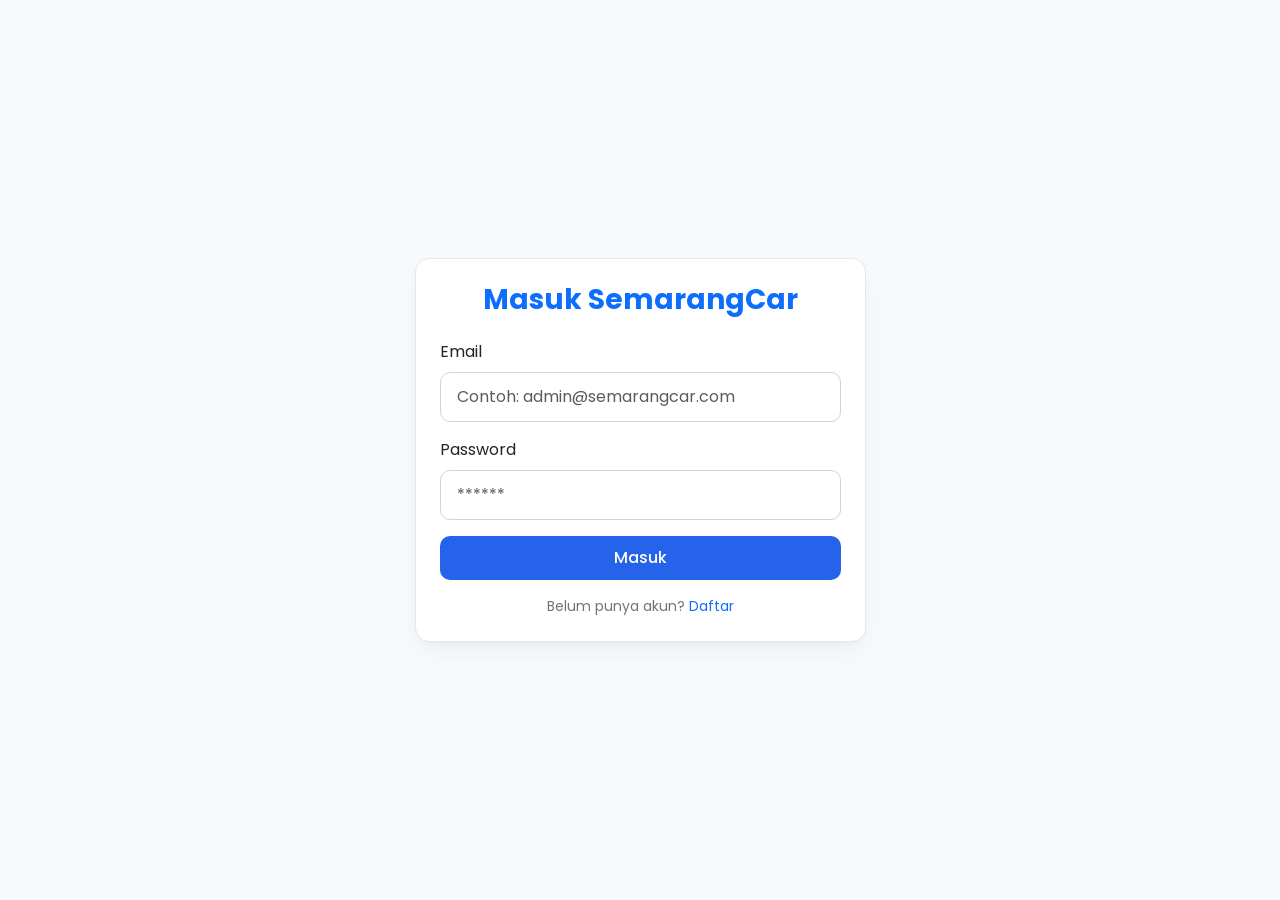
==== frontend/admin.html @ cd007dfd "SEMARANGCAR" ====
﻿<!DOCTYPE html>
<html lang="id">
<head>
    <meta charset="UTF-8">
    <meta name="viewport" content="width=device-width, initial-scale=1.0">
    <title>Dashboard Admin - Rental Mobil Semarang</title>
    <link href="https://cdn.jsdelivr.net/npm/bootstrap@5.3.2/dist/css/bootstrap.min.css" rel="stylesheet">
    <link href="https://cdn.jsdelivr.net/npm/bootstrap-icons@1.11.1/font/bootstrap-icons.css" rel="stylesheet">
    <link rel="stylesheet" href="assets/css/style.css">
</head>
<body>
    <nav class="navbar navbar-expand-lg navbar-dark bg-dark sticky-top">
        <div class="container">
            <a class="navbar-brand fw-bold text-primary" href="admin.html">
                <i class="bi bi-shield-lock-fill me-2"></i>Admin Dashboard
            </a>
            <div class="d-flex align-items-center">
                <span class="text-white me-3"><i class="bi bi-person-circle me-1"></i> Administrator</span>
                <button onclick="logout()" class="btn btn-outline-light btn-sm">Logout</button>
            </div>
        </div>
    </nav>

    <main class="py-5">
        <div class="container">
            <h3 class="fw-bold mb-4">Kelola Pemesanan Pelanggan</h3>
            <div class="card card-modern p-4">
                <div class="table-responsive">
                    <table class="table table-hover align-middle">
                        <thead class="table-light">
                            <tr>
                                <th>ID</th>
                                <th>Pelanggan</th>
                                <th>Mobil</th>
                                <th>Tanggal</th>
                                <th>Durasi</th>
                                <th>Total Biaya</th>
                                <th>Status Saat Ini</th>
                                <th>Aksi Ubah Status</th>
                            </tr>
                        </thead>
                        <tbody id="adminBookingTable">
                            <tr><td colspan="8" class="text-center py-4">Memuat data...</td></tr>
                        </tbody>
                    </table>
                </div>
            </div>
        </div>
    </main>

    <div id="toastContainer" class="toast-container position-fixed bottom-0 end-0 p-3"></div>

    <script src="https://cdn.jsdelivr.net/npm/bootstrap@5.3.2/dist/js/bootstrap.bundle.min.js"></script>
    <script src="assets/js/script.js"></script>
    <script>
        document.addEventListener('DOMContentLoaded', () => {
            const user = JSON.parse(localStorage.getItem('user'));
            if (!user || user.role !== 'ADMIN') {
                alert('Akses ditolak! Halaman ini khusus Admin.');
                window.location.href = 'login.html';
                return;
            }
            loadAllBookings();
        });

        async function loadAllBookings() {
            const tbody = document.getElementById('adminBookingTable');
            try {
                const res = await fetch(`${API_BASE_URL}/booking`);
                const bookings = await res.json();

                if (bookings.length === 0) {
                    tbody.innerHTML = '<tr><td colspan="8" class="text-center text-secondary">Belum ada pesanan masuk.</td></tr>';
                    return;
                }

                tbody.innerHTML = bookings.map(b => {
                    let badgeClass = 'bg-warning text-dark';
                    if (b.status === 'APPROVED') badgeClass = 'bg-success text-white';
                    if (b.status === 'REJECTED') badgeClass = 'bg-danger text-white';

                    return `
                    <tr>
                        <td><strong>#${b.id}</strong></td>
                        <td>${b.user ? b.user.nama : 'Pelanggan'}</td>
                        <td>${b.mobil ? b.mobil.nama : '-'}</td>
                        <td>${b.tanggalMulai}</td>
                        <td>${b.durasiHari} Hari</td>
                        <td class="fw-bold text-primary">${formatRupiah(b.totalHarga)}</td>
                        <td><span class="badge ${badgeClass} px-3 py-2 rounded-pill">${b.status}</span></td>
                        <td>
                            <button onclick="changeStatus(${b.id}, 'APPROVED')" class="btn btn-sm btn-success me-1" title="Setujui">
                                <i class="bi bi-check-lg"></i>
                            </button>
                            <button onclick="changeStatus(${b.id}, 'REJECTED')" class="btn btn-sm btn-danger" title="Tolak">
                                <i class="bi bi-x-lg"></i>
                            </button>
                        </td>
                    </tr>
                    `;
                }).join('');
            } catch (e) {
                tbody.innerHTML = '<tr><td colspan="8" class="text-center text-danger">Gagal memuat pesanan.</td></tr>';
            }
        }

        async function changeStatus(bookingId, statusBaru) {
            try {
                const res = await fetch(`${API_BASE_URL}/booking/${bookingId}/status`, {
                    method: 'PUT',
                    headers: { 'Content-Type': 'application/json' },
                    body: JSON.stringify({ status: statusBaru })
                });

                if (res.ok) {
                    showToast(`Status berhasil diubah menjadi ${statusBaru}`, 'success');
                    loadAllBookings();
                } else {
                    showToast('Gagal mengubah status', 'danger');
                }
            } catch (e) {
                showToast('Terjadi kesalahan koneksi', 'danger');
            }
        }
    </script>
</body>
</html>
---- frontend/assets/css/style.css ----
﻿@import url('https://fonts.googleapis.com/css2?family=Poppins:wght@300;400;500;600;700&display=swap');

:root {
    --primary-color: #2563EB;
    --primary-hover: #1D4ED8;
    --secondary-color: #64748B;
    --bg-light: #F8FAFC;
    --text-dark: #0F172A;
    --border-radius: 14px;
    --soft-shadow: 0 10px 25px -3px rgba(0, 0, 0, 0.05), 0 4px 6px -2px rgba(0, 0, 0, 0.02);
}

body {
    font-family: 'Poppins', sans-serif;
    background-color: var(--bg-light);
    color: var(--text-dark);
    display: flex;
    flex-direction: column;
    min-height: 100vh;
}

main {
    flex: 1;
}

.card-modern {
    background: #ffffff;
    border: 1px solid #E2E8F0;
    border-radius: var(--border-radius);
    box-shadow: var(--soft-shadow);
    transition: all 0.3s ease-in-out;
}

.card-modern:hover {
    transform: translateY(-6px);
    box-shadow: 0 20px 30px -10px rgba(37, 99, 235, 0.12);
}

.btn-primary-custom {
    background-color: var(--primary-color);
    color: #ffffff;
    border-radius: 10px;
    font-weight: 500;
    padding: 10px 24px;
    border: none;
    transition: all 0.3s ease;
}

.btn-primary-custom:hover {
    background-color: var(--primary-hover);
    color: #ffffff;
    box-shadow: 0 4px 12px rgba(37, 99, 235, 0.3);
}

.navbar-custom {
    background-color: rgba(255, 255, 255, 0.95);
    backdrop-filter: blur(10px);
    box-shadow: 0 1px 3px rgba(0,0,0,0.05);
}

.hero-section {
    padding: 100px 0 60px;
    background: linear-gradient(135deg, #EFF6FF 0%, #F8FAFC 100%);
}

.hero-img {
    max-width: 100%;
    filter: drop-shadow(0 15px 15px rgba(0, 0, 0, 0.1));
}

.form-control, .form-select {
    border-radius: 10px;
    border: 1px solid #CBD5E1;
    padding: 12px 16px;
}

.form-control:focus, .form-select:focus {
    border-color: var(--primary-color);
    box-shadow: 0 0 0 3px rgba(37, 99, 235, 0.15);
}

#btnBackToTop {
    position: fixed;
    bottom: 30px;
    right: 30px;
    display: none;
    width: 45px;
    height: 45px;
    border-radius: 50%;
    z-index: 99;
}

.fade-in {
    animation: fadeIn 0.6s ease-in-out forwards;
}

@keyframes fadeIn {
    from { opacity: 0; transform: translateY(15px); }
    to { opacity: 1; transform: translateY(0); }
}
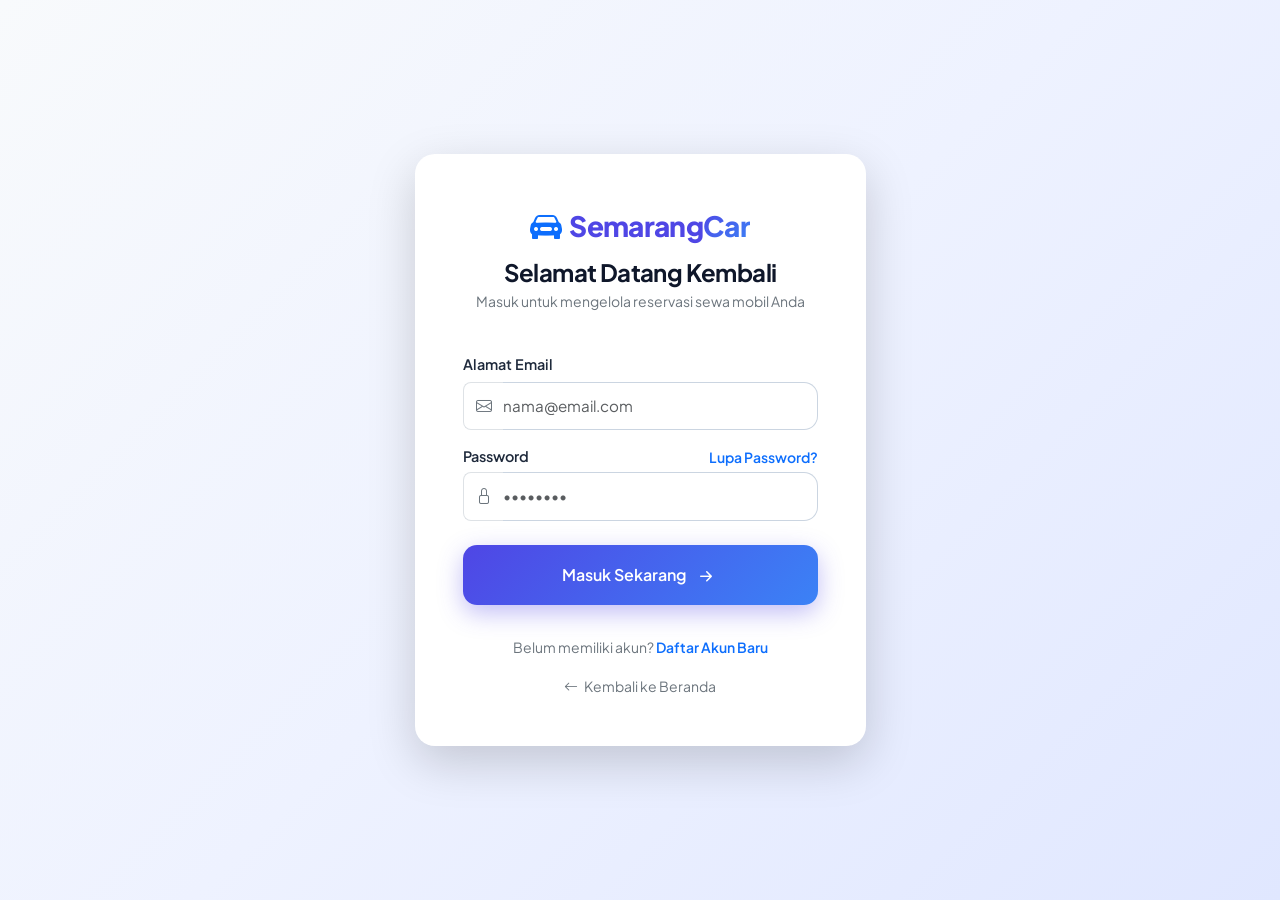
==== commit 89dc6956: "Update Fitur" ====
--- a/frontend/admin.html
+++ b/frontend/admin.html
@@ -1,125 +1,559 @@
-﻿<!DOCTYPE html>
+<!DOCTYPE html>
 <html lang="id">
 <head>
     <meta charset="UTF-8">
     <meta name="viewport" content="width=device-width, initial-scale=1.0">
-    <title>Dashboard Admin - Rental Mobil Semarang</title>
+    <title>Dashboard Admin - SemarangCar</title>
     <link href="https://cdn.jsdelivr.net/npm/bootstrap@5.3.2/dist/css/bootstrap.min.css" rel="stylesheet">
     <link href="https://cdn.jsdelivr.net/npm/bootstrap-icons@1.11.1/font/bootstrap-icons.css" rel="stylesheet">
     <link rel="stylesheet" href="assets/css/style.css">
+    <style>
+        @media print {
+            body * { visibility: hidden; }
+            #printableReport, #printableReport * { visibility: visible; }
+            #printableReport { position: absolute; left: 0; top: 0; width: 100%; }
+            .no-print { display: none !important; }
+        }
+    </style>
 </head>
 <body>
-    <nav class="navbar navbar-expand-lg navbar-dark bg-dark sticky-top">
+    <nav class="navbar navbar-expand-lg navbar-dark bg-dark sticky-top shadow-sm no-print">
         <div class="container">
-            <a class="navbar-brand fw-bold text-primary" href="admin.html">
-                <i class="bi bi-shield-lock-fill me-2"></i>Admin Dashboard
+            <a class="navbar-brand d-flex align-items-center gap-2 fw-bold text-white" href="admin.html">
+                <i class="bi bi-shield-lock-fill text-primary fs-4"></i>
+                <span>SemarangCar <span class="badge bg-primary text-white fs-6 ms-1 rounded-pill">Admin</span></span>
             </a>
-            <div class="d-flex align-items-center">
-                <span class="text-white me-3"><i class="bi bi-person-circle me-1"></i> Administrator</span>
-                <button onclick="logout()" class="btn btn-outline-light btn-sm">Logout</button>
+            <div class="d-flex align-items-center gap-3">
+                <span class="text-white small d-none d-sm-inline" id="adminNameDisplay"><i class="bi bi-person-circle me-1 text-primary"></i> Administrator</span>
+                <a href="index.html" class="btn btn-outline-light btn-sm rounded-3 me-2"><i class="bi bi-house me-1"></i> Ke Website</a>
+                <button onclick="logout()" class="btn btn-danger btn-sm rounded-3"><i class="bi bi-box-arrow-right me-1"></i> Logout</button>
             </div>
         </div>
     </nav>
 
     <main class="py-5">
         <div class="container">
-            <h3 class="fw-bold mb-4">Kelola Pemesanan Pelanggan</h3>
-            <div class="card card-modern p-4">
-                <div class="table-responsive">
-                    <table class="table table-hover align-middle">
-                        <thead class="table-light">
-                            <tr>
-                                <th>ID</th>
-                                <th>Pelanggan</th>
-                                <th>Mobil</th>
-                                <th>Tanggal</th>
-                                <th>Durasi</th>
-                                <th>Total Biaya</th>
-                                <th>Status Saat Ini</th>
-                                <th>Aksi Ubah Status</th>
-                            </tr>
-                        </thead>
-                        <tbody id="adminBookingTable">
-                            <tr><td colspan="8" class="text-center py-4">Memuat data...</td></tr>
-                        </tbody>
-                    </table>
+            <div class="d-flex flex-column flex-md-row justify-content-between align-items-start align-items-md-center mb-4 gap-3 no-print">
+                <div>
+                    <h2 class="fw-bold mb-1">Dashboard Pengelolaan Rental</h2>
+                    <p class="text-secondary mb-0">Kelola persetujuan reservasi pelanggan, manajemen armada, dan analisis laporan keuangan</p>
+                </div>
+            </div>
+
+            <!-- Tab Navigation -->
+            <ul class="nav nav-pills gap-2 mb-4 p-2 bg-white rounded-4 border border-light shadow-sm no-print" id="adminTabs" role="tablist">
+                <li class="nav-item" role="presentation">
+                    <button class="nav-link active rounded-3 px-4 py-2.5 fw-bold" id="bookings-tab" data-bs-toggle="tab" data-bs-target="#bookings-panel" type="button" role="tab">
+                        <i class="bi bi-receipt-cutoff me-2"></i> Transaksi Booking
+                        <span class="badge bg-danger text-white ms-2 rounded-pill d-none" id="pendingBookingBadge">0</span>
+                    </button>
+                </li>
+                <li class="nav-item" role="presentation">
+                    <button class="nav-link rounded-3 px-4 py-2.5 fw-bold" id="cars-tab" data-bs-toggle="tab" data-bs-target="#cars-panel" type="button" role="tab">
+                        <i class="bi bi-car-front me-2"></i> Manajemen Armada Mobil
+                    </button>
+                </li>
+                <li class="nav-item" role="presentation">
+                    <button class="nav-link rounded-3 px-4 py-2.5 fw-bold" id="finance-tab" data-bs-toggle="tab" data-bs-target="#finance-panel" type="button" role="tab" onclick="loadFinancialReport()">
+                        <i class="bi bi-graph-up-arrow me-2"></i> Laporan Keuangan & Analytics
+                    </button>
+                </li>
+            </ul>
+
+            <div class="tab-content" id="adminTabsContent">
+                <!-- Panel 1: Booking Management -->
+                <div class="tab-pane fade show active" id="bookings-panel" role="tabpanel">
+                    <div class="card card-modern p-4">
+                        <div class="d-flex justify-content-between align-items-center mb-3">
+                            <h5 class="fw-bold mb-0">Daftar Pemesanan Masuk</h5>
+                            <button onclick="loadAllBookings()" class="btn btn-secondary-custom btn-sm"><i class="bi bi-arrow-clockwise me-1"></i> Refresh</button>
+                        </div>
+                        <div class="table-responsive">
+                            <table class="table table-hover align-middle">
+                                <thead class="table-light">
+                                    <tr>
+                                        <th>ID</th>
+                                        <th>Pelanggan</th>
+                                        <th>Mobil</th>
+                                        <th>Metode Bayar</th>
+                                        <th>Tanggal Sewa</th>
+                                        <th>Durasi</th>
+                                        <th>Total Biaya</th>
+                                        <th>Status Saat Ini</th>
+                                        <th class="text-end">Aksi Ubah Status</th>
+                                    </tr>
+                                </thead>
+                                <tbody id="adminBookingTable">
+                                    <tr><td colspan="9" class="text-center py-4 text-secondary">Memuat daftar pesanan...</td></tr>
+                                </tbody>
+                            </table>
+                        </div>
+                    </div>
+                </div>
+
+                <!-- Panel 2: Mobil CRUD Management -->
+                <div class="tab-pane fade" id="cars-panel" role="tabpanel">
+                    <div class="card card-modern p-4">
+                        <div class="d-flex flex-column flex-sm-row justify-content-between align-items-start align-items-sm-center mb-4 gap-2">
+                            <h5 class="fw-bold mb-0">Kelola Daftar Armada Mobil</h5>
+                            <button onclick="openCarModal()" class="btn btn-primary-custom btn-sm">
+                                <i class="bi bi-plus-lg me-1"></i> Tambah Mobil Baru
+                            </button>
+                        </div>
+                        <div class="table-responsive">
+                            <table class="table table-hover align-middle">
+                                <thead class="table-light">
+                                    <tr>
+                                        <th>Mobil</th>
+                                        <th>Merk</th>
+                                        <th>Harga / Hari</th>
+                                        <th>Transmisi</th>
+                                        <th>Kapasitas</th>
+                                        <th>Status Armada</th>
+                                        <th class="text-end">Aksi Kelola</th>
+                                    </tr>
+                                </thead>
+                                <tbody id="adminCarTable">
+                                    <tr><td colspan="7" class="text-center py-4 text-secondary">Memuat daftar mobil...</td></tr>
+                                </tbody>
+                            </table>
+                        </div>
+                    </div>
+                </div>
+
+                <!-- Panel 3: Financial Analytics & Reports (Item 2B) -->
+                <div class="tab-pane fade" id="finance-panel" role="tabpanel">
+                    <div id="printableReport">
+                        <!-- Stat Summary Cards -->
+                        <div class="row g-3 mb-4 no-print">
+                            <div class="col-6 col-md-3">
+                                <div class="card card-modern p-3 border-0 bg-primary text-white">
+                                    <span class="small text-white-50 d-block">TOTAL OMSET APPROVED</span>
+                                    <h4 class="fw-bold mb-0" id="statOmsetApproved">Rp0</h4>
+                                </div>
+                            </div>
+                            <div class="col-6 col-md-3">
+                                <div class="card card-modern p-3 border-0 bg-success text-white">
+                                    <span class="small text-white-50 d-block">TRANSAKSI APPROVED</span>
+                                    <h4 class="fw-bold mb-0" id="statCountApproved">0</h4>
+                                </div>
+                            </div>
+                            <div class="col-6 col-md-3">
+                                <div class="card card-modern p-3 border-0 bg-warning text-dark">
+                                    <span class="small text-dark-50 d-block">TRANSAKSI PENDING</span>
+                                    <h4 class="fw-bold mb-0" id="statCountPending">0</h4>
+                                </div>
+                            </div>
+                            <div class="col-6 col-md-3">
+                                <div class="card card-modern p-3 border-0 bg-dark text-white">
+                                    <span class="small text-white-50 d-block">TOTAL SEWA UNIT</span>
+                                    <h4 class="fw-bold mb-0" id="statCountMobil">0 Unit</h4>
+                                </div>
+                            </div>
+                        </div>
+
+                        <!-- Report Table -->
+                        <div class="card card-modern p-4">
+                            <div class="d-flex justify-content-between align-items-center mb-3">
+                                <div>
+                                    <h5 class="fw-bold mb-0">Laporan Keuangan & Pendapatan</h5>
+                                    <span class="text-secondary small">Rekapitulasi pendapatan transaksi penyewaan armada</span>
+                                </div>
+                                <button onclick="window.print()" class="btn btn-primary-custom btn-sm no-print">
+                                    <i class="bi bi-printer me-1"></i> Cetak Laporan PDF
+                                </button>
+                            </div>
+                            <div class="table-responsive">
+                                <table class="table table-bordered align-middle">
+                                    <thead class="table-light">
+                                        <tr>
+                                            <th>ID Ref</th>
+                                            <th>Pelanggan</th>
+                                            <th>Mobil Disewa</th>
+                                            <th>Metode Bayar</th>
+                                            <th>Tanggal Sewa</th>
+                                            <th>Nominal Biaya</th>
+                                            <th>Status</th>
+                                        </tr>
+                                    </thead>
+                                    <tbody id="financeTable">
+                                        <tr><td colspan="7" class="text-center py-4 text-secondary">Memuat laporan...</td></tr>
+                                    </tbody>
+                                    <tfoot>
+                                        <tr class="table-light fw-bold">
+                                            <td colspan="5" class="text-end">TOTAL OMSET TERKUMPUL (APPROVED):</td>
+                                            <td colspan="2" class="text-primary fs-5" id="financeTotalApproved">Rp0</td>
+                                        </tr>
+                                    </tfoot>
+                                </table>
+                            </div>
+                        </div>
+                    </div>
                 </div>
             </div>
         </div>
     </main>
 
-    <div id="toastContainer" class="toast-container position-fixed bottom-0 end-0 p-3"></div>
+    <!-- Modal Form Tambah/Edit Mobil -->
+    <div class="modal fade" id="carModal" tabindex="-1" aria-hidden="true">
+        <div class="modal-dialog modal-dialog-centered modal-lg">
+            <div class="modal-content rounded-4 border-0 shadow-lg">
+                <div class="modal-header border-bottom-0 pb-0">
+                    <h5 class="modal-title fw-bold" id="carModalTitle">Tambah Armada Mobil</h5>
+                    <button type="button" class="btn-close" data-bs-dismiss="modal" aria-label="Close"></button>
+                </div>
+                <div class="modal-body p-4">
+                    <form id="carForm">
+                        <input type="hidden" id="carId">
+                        
+                        <div class="row g-3 mb-3">
+                            <div class="col-md-6">
+                                <label class="form-label" for="carNama">Nama Mobil</label>
+                                <input type="text" id="carNama" class="form-control" placeholder="Contoh: Avanza Veloz" required>
+                            </div>
+                            <div class="col-md-6">
+                                <label class="form-label" for="carMerk">Merk / Brand</label>
+                                <input type="text" id="carMerk" class="form-control" placeholder="Contoh: Toyota" required>
+                            </div>
+                        </div>
+
+                        <div class="row g-3 mb-3">
+                            <div class="col-md-4">
+                                <label class="form-label" for="carHarga">Harga Sewa / Hari (Rp)</label>
+                                <input type="number" id="carHarga" class="form-control" min="50000" step="10000" placeholder="350000" required>
+                            </div>
+                            <div class="col-md-4">
+                                <label class="form-label" for="carTransmisi">Transmisi</label>
+                                <select id="carTransmisi" class="form-select" required>
+                                    <option value="Manual">Manual</option>
+                                    <option value="Otomatis">Otomatis (Matic)</option>
+                                </select>
+                            </div>
+                            <div class="col-md-4">
+                                <label class="form-label" for="carKapasitas">Kapasitas (Kursi)</label>
+                                <input type="number" id="carKapasitas" class="form-control" min="2" max="20" value="5" required>
+                            </div>
+                        </div>
+
+                        <div class="row g-3 mb-3">
+                            <div class="col-md-6">
+                                <label class="form-label" for="carBahanBakar">Bahan Bakar</label>
+                                <select id="carBahanBakar" class="form-select" required>
+                                    <option value="Bensin">Bensin</option>
+                                    <option value="Diesel">Diesel</option>
+                                    <option value="Listrik">Listrik (EV)</option>
+                                </select>
+                            </div>
+                            <div class="col-md-6">
+                                <label class="form-label" for="carStatus">Status Ketersediaan Armada</label>
+                                <select id="carStatus" class="form-select" required>
+                                    <option value="true">Tersedia (Siap Disewa)</option>
+                                    <option value="false">Tidak Tersedia / Disewa</option>
+                                </select>
+                            </div>
+                        </div>
+
+                        <div class="mb-3">
+                            <label class="form-label" for="carGambarUrl">URL Gambar Mobil</label>
+                            <input type="url" id="carGambarUrl" class="form-control" placeholder="https://images.unsplash.com/...">
+                        </div>
+
+                        <div class="mb-4">
+                            <label class="form-label" for="carDeskripsi">Deskripsi Singkat</label>
+                            <textarea id="carDeskripsi" class="form-control" rows="3" placeholder="Informasi keunggulan mobil..."></textarea>
+                        </div>
+
+                        <div class="d-flex justify-content-end gap-2">
+                            <button type="button" class="btn btn-secondary-custom" data-bs-dismiss="modal">Batal</button>
+                            <button type="submit" id="saveCarBtn" class="btn btn-primary-custom">Simpan Armada Mobil</button>
+                        </div>
+                    </form>
+                </div>
+            </div>
+        </div>
+    </div>
+
+    <div id="toastContainer" class="toast-container position-fixed bottom-0 end-0 p-3 no-print"></div>
 
     <script src="https://cdn.jsdelivr.net/npm/bootstrap@5.3.2/dist/js/bootstrap.bundle.min.js"></script>
     <script src="assets/js/script.js"></script>
     <script>
+        let bsCarModal = null;
+
         document.addEventListener('DOMContentLoaded', () => {
             const user = JSON.parse(localStorage.getItem('user'));
             if (!user || user.role !== 'ADMIN') {
-                alert('Akses ditolak! Halaman ini khusus Admin.');
-                window.location.href = 'login.html';
+                showToast('Akses ditolak! Halaman ini khusus Administrator.', 'danger');
+                setTimeout(() => window.location.href = 'login.html', 1000);
                 return;
             }
+
+            document.getElementById('adminNameDisplay').innerHTML = `<i class="bi bi-person-circle me-1 text-primary"></i> ${escapeHTML(user.nama)}`;
+
+            bsCarModal = new bootstrap.Modal(document.getElementById('carModal'));
+            document.getElementById('carForm').addEventListener('submit', saveCar);
+
             loadAllBookings();
+            loadAllCars();
         });
 
         async function loadAllBookings() {
             const tbody = document.getElementById('adminBookingTable');
             try {
-                const res = await fetch(`${API_BASE_URL}/booking`);
+                const res = await fetch(`${API_BASE_URL}/booking`, { headers: getAuthHeaders() });
                 const bookings = await res.json();
 
-                if (bookings.length === 0) {
-                    tbody.innerHTML = '<tr><td colspan="8" class="text-center text-secondary">Belum ada pesanan masuk.</td></tr>';
+                if (!bookings || bookings.length === 0) {
+                    tbody.innerHTML = '<tr><td colspan="9" class="text-center text-secondary py-4">Belum ada pesanan masuk.</td></tr>';
+                    updatePendingBadge(0);
                     return;
                 }
 
+                const pendingCount = bookings.filter(b => b.status === 'PENDING').length;
+                updatePendingBadge(pendingCount);
+
                 tbody.innerHTML = bookings.map(b => {
-                    let badgeClass = 'bg-warning text-dark';
-                    if (b.status === 'APPROVED') badgeClass = 'bg-success text-white';
-                    if (b.status === 'REJECTED') badgeClass = 'bg-danger text-white';
+                    let badgeClass = 'badge-amber';
+                    if (b.status === 'APPROVED') badgeClass = 'badge-emerald';
+                    if (b.status === 'REJECTED') badgeClass = 'badge-rose';
+
+                    const userHp = b.user && b.user.noHp ? b.user.noHp.replace(/[^0-9]/g, '') : '';
+                    const waLink = userHp ? `https://wa.me/${userHp.startsWith('0') ? '62' + userHp.substring(1) : userHp}` : '#';
 
                     return `
                     <tr>
                         <td><strong>#${b.id}</strong></td>
-                        <td>${b.user ? b.user.nama : 'Pelanggan'}</td>
-                        <td>${b.mobil ? b.mobil.nama : '-'}</td>
+                        <td>
+                            <strong class="d-block text-dark">${escapeHTML(b.user ? b.user.nama : 'Pelanggan')}</strong>
+                            <span class="small text-secondary">${escapeHTML(b.user ? b.user.email : '')}</span>
+                            ${userHp ? `<a href="${waLink}" target="_blank" class="badge bg-success-subtle text-success text-decoration-none border border-success-subtle mt-1 d-inline-block"><i class="bi bi-whatsapp me-1"></i> ${escapeHTML(b.user.noHp)}</a>` : ''}
+                        </td>
+                        <td>
+                            <strong>${escapeHTML(b.mobil ? b.mobil.nama : '-')}</strong>
+                            <span class="d-block small text-secondary">${b.denganSopir ? '(Dengan Driver)' : '(Lepas Kunci)'}</span>
+                        </td>
+                        <td><span class="badge bg-light text-dark border">${b.metodePembayaran || 'COD'}</span></td>
                         <td>${b.tanggalMulai}</td>
                         <td>${b.durasiHari} Hari</td>
                         <td class="fw-bold text-primary">${formatRupiah(b.totalHarga)}</td>
-                        <td><span class="badge ${badgeClass} px-3 py-2 rounded-pill">${b.status}</span></td>
-                        <td>
-                            <button onclick="changeStatus(${b.id}, 'APPROVED')" class="btn btn-sm btn-success me-1" title="Setujui">
-                                <i class="bi bi-check-lg"></i>
+                        <td><span class="badge-custom ${badgeClass}">${b.status}</span></td>
+                        <td class="text-end">
+                            <button onclick="changeStatus(${b.id}, 'APPROVED')" class="btn btn-sm btn-outline-success me-1" title="Setujui Pesanan">
+                                <i class="bi bi-check-lg"></i> Setujui
                             </button>
-                            <button onclick="changeStatus(${b.id}, 'REJECTED')" class="btn btn-sm btn-danger" title="Tolak">
-                                <i class="bi bi-x-lg"></i>
+                            <button onclick="changeStatus(${b.id}, 'REJECTED')" class="btn btn-sm btn-outline-danger" title="Tolak Pesanan">
+                                <i class="bi bi-x-lg"></i> Tolak
                             </button>
                         </td>
                     </tr>
                     `;
                 }).join('');
             } catch (e) {
-                tbody.innerHTML = '<tr><td colspan="8" class="text-center text-danger">Gagal memuat pesanan.</td></tr>';
+                tbody.innerHTML = '<tr><td colspan="9" class="text-center text-danger py-4">Gagal memuat daftar pesanan.</td></tr>';
+            }
+        }
+
+        async function loadFinancialReport() {
+            const tbody = document.getElementById('financeTable');
+            try {
+                const res = await fetch(`${API_BASE_URL}/booking`, { headers: getAuthHeaders() });
+                const bookings = await res.json();
+
+                if (!bookings || bookings.length === 0) {
+                    tbody.innerHTML = '<tr><td colspan="7" class="text-center text-secondary py-4">Belum ada data keuangan.</td></tr>';
+                    return;
+                }
+
+                const approvedList = bookings.filter(b => b.status === 'APPROVED');
+                const pendingList = bookings.filter(b => b.status === 'PENDING');
+                const totalOmset = approvedList.reduce((acc, curr) => acc + (curr.totalHarga || 0), 0);
+
+                document.getElementById('statOmsetApproved').innerText = formatRupiah(totalOmset);
+                document.getElementById('statCountApproved').innerText = approvedList.length;
+                document.getElementById('statCountPending').innerText = pendingList.length;
+                document.getElementById('statCountMobil').innerText = approvedList.length + ' Unit';
+                document.getElementById('financeTotalApproved').innerText = formatRupiah(totalOmset);
+
+                tbody.innerHTML = bookings.map(b => {
+                    let badgeClass = 'bg-secondary';
+                    if (b.status === 'APPROVED') badgeClass = 'bg-success';
+                    if (b.status === 'PENDING') badgeClass = 'bg-warning text-dark';
+                    if (b.status === 'REJECTED') badgeClass = 'bg-danger';
+
+                    return `
+                    <tr>
+                        <td><strong>#INV-${b.id}</strong></td>
+                        <td>${escapeHTML(b.user ? b.user.nama : '-')}</td>
+                        <td>${escapeHTML(b.mobil ? b.mobil.nama : '-')}</td>
+                        <td>${b.metodePembayaran || 'COD'}</td>
+                        <td>${b.tanggalMulai} (${b.durasiHari} Hari)</td>
+                        <td class="fw-bold ${b.status === 'APPROVED' ? 'text-primary' : 'text-secondary'}">${formatRupiah(b.totalHarga)}</td>
+                        <td><span class="badge ${badgeClass}">${b.status}</span></td>
+                    </tr>
+                    `;
+                }).join('');
+            } catch (e) {
+                tbody.innerHTML = '<tr><td colspan="7" class="text-center text-danger py-4">Gagal memuat laporan keuangan.</td></tr>';
+            }
+        }
+
+        function updatePendingBadge(count) {
+            const badge = document.getElementById('pendingBookingBadge');
+            if (!badge) return;
+            if (count > 0) {
+                badge.innerText = count;
+                badge.classList.remove('d-none');
+            } else {
+                badge.classList.add('d-none');
             }
         }
 
         async function changeStatus(bookingId, statusBaru) {
+            if (!confirm(`Konfirmasi ubah status pesanan #${bookingId} menjadi ${statusBaru}?`)) return;
+
             try {
                 const res = await fetch(`${API_BASE_URL}/booking/${bookingId}/status`, {
                     method: 'PUT',
-                    headers: { 'Content-Type': 'application/json' },
+                    headers: getAuthHeaders(),
                     body: JSON.stringify({ status: statusBaru })
                 });
 
                 if (res.ok) {
-                    showToast(`Status berhasil diubah menjadi ${statusBaru}`, 'success');
+                    showToast(`Status pesanan #${bookingId} berhasil diubah ke ${statusBaru}`, 'success');
                     loadAllBookings();
                 } else {
-                    showToast('Gagal mengubah status', 'danger');
+                    showToast('Gagal mengubah status pesanan', 'danger');
                 }
             } catch (e) {
                 showToast('Terjadi kesalahan koneksi', 'danger');
+            }
+        }
+
+        async function loadAllCars() {
+            const tbody = document.getElementById('adminCarTable');
+            try {
+                const res = await fetch(`${API_BASE_URL}/mobil`);
+                const cars = await res.json();
+
+                if (!cars || cars.length === 0) {
+                    tbody.innerHTML = '<tr><td colspan="7" class="text-center text-secondary py-4">Belum ada armada mobil di katalog.</td></tr>';
+                    return;
+                }
+
+                tbody.innerHTML = cars.map(c => `
+                    <tr>
+                        <td>
+                            <div class="d-flex align-items-center gap-3">
+                                <img src="${c.gambarUrl || 'https://images.unsplash.com/photo-1549399542-7e3f8b79c341?auto=format&fit=crop&q=80&w=200'}" alt="${escapeHTML(c.nama)}" class="rounded-3" style="width: 50px; height: 40px; object-fit: cover;" onerror="this.onerror=null; this.src='https://images.unsplash.com/photo-1549399542-7e3f8b79c341?auto=format&fit=crop&q=80&w=200';">
+                                <strong>${escapeHTML(c.nama)}</strong>
+                            </div>
+                        </td>
+                        <td>${escapeHTML(c.merk)}</td>
+                        <td class="fw-bold text-primary">${formatRupiah(c.harga)}</td>
+                        <td>${escapeHTML(c.transmisi)}</td>
+                        <td>${c.kapasitas} Kursi</td>
+                        <td>
+                            <span class="badge-custom ${c.statusTersedia ? 'badge-emerald' : 'badge-rose'}">
+                                ${c.statusTersedia ? 'Tersedia' : 'Disewa / Maintenance'}
+                            </span>
+                        </td>
+                        <td class="text-end">
+                            <button onclick="editCar(${c.id})" class="btn btn-sm btn-outline-primary me-1" title="Edit Mobil"><i class="bi bi-pencil"></i></button>
+                            <button onclick="deleteCar(${c.id}, '${escapeHTML(c.nama)}')" class="btn btn-sm btn-outline-danger" title="Hapus Mobil"><i class="bi bi-trash"></i></button>
+                        </td>
+                    </tr>
+                `).join('');
+            } catch (e) {
+                tbody.innerHTML = '<tr><td colspan="7" class="text-center text-danger py-4">Gagal memuat daftar mobil.</td></tr>';
+            }
+        }
+
+        function openCarModal() {
+            document.getElementById('carForm').reset();
+            document.getElementById('carId').value = '';
+            document.getElementById('carModalTitle').innerText = 'Tambah Armada Mobil Baru';
+            bsCarModal.show();
+        }
+
+        async function editCar(id) {
+            try {
+                const res = await fetch(`${API_BASE_URL}/mobil/${id}`);
+                const car = await res.json();
+
+                document.getElementById('carId').value = car.id;
+                document.getElementById('carNama').value = car.nama;
+                document.getElementById('carMerk').value = car.merk;
+                document.getElementById('carHarga').value = car.harga;
+                document.getElementById('carTransmisi').value = car.transmisi;
+                document.getElementById('carKapasitas').value = car.kapasitas;
+                document.getElementById('carBahanBakar').value = car.bahanBakar || 'Bensin';
+                document.getElementById('carStatus').value = car.statusTersedia ? 'true' : 'false';
+                document.getElementById('carGambarUrl').value = car.gambarUrl || '';
+                document.getElementById('carDeskripsi').value = car.deskripsi || '';
+
+                document.getElementById('carModalTitle').innerText = 'Edit Armada Mobil #' + car.id;
+                bsCarModal.show();
+            } catch (e) {
+                showToast('Gagal memuat data mobil untuk diedit', 'danger');
+            }
+        }
+
+        async function saveCar(e) {
+            e.preventDefault();
+            const id = document.getElementById('carId').value;
+            const isEdit = !!id;
+
+            const payload = {
+                nama: document.getElementById('carNama').value.trim(),
+                merk: document.getElementById('carMerk').value.trim(),
+                harga: parseFloat(document.getElementById('carHarga').value),
+                transmisi: document.getElementById('carTransmisi').value,
+                kapasitas: parseInt(document.getElementById('carKapasitas').value),
+                bahanBakar: document.getElementById('carBahanBakar').value,
+                statusTersedia: document.getElementById('carStatus').value === 'true',
+                gambarUrl: document.getElementById('carGambarUrl').value.trim(),
+                deskripsi: document.getElementById('carDeskripsi').value.trim()
+            };
+
+            const url = isEdit ? `${API_BASE_URL}/mobil/${id}` : `${API_BASE_URL}/mobil`;
+            const method = isEdit ? 'PUT' : 'POST';
+
+            try {
+                const res = await fetch(url, {
+                    method: method,
+                    headers: getAuthHeaders(),
+                    body: JSON.stringify(payload)
+                });
+
+                if (res.ok) {
+                    showToast(`Armada mobil berhasil ${isEdit ? 'diperbarui' : 'ditambahkan'}!`, 'success');
+                    bsCarModal.hide();
+                    loadAllCars();
+                } else {
+                    showToast('Gagal menyimpan armada mobil', 'danger');
+                }
+            } catch (e) {
+                showToast('Terjadi kesalahan koneksi', 'danger');
+            }
+        }
+
+        async function deleteCar(id, nama) {
+            if (!confirm(`Apakah Anda yakin ingin menghapus armada mobil "${nama}"?`)) return;
+
+            try {
+                const res = await fetch(`${API_BASE_URL}/mobil/${id}`, {
+                    method: 'DELETE',
+                    headers: getAuthHeaders()
+                });
+
+                if (res.ok) {
+                    showToast(`Armada mobil "${nama}" berhasil dihapus`, 'success');
+                    loadAllCars();
+                } else {
+                    showToast('Gagal menghapus armada mobil', 'danger');
+                }
+            } catch (e) {
+                showToast('Terjadi kesalahan jaringan', 'danger');
             }
         }
     </script>
--- a/frontend/assets/css/style.css
+++ b/frontend/assets/css/style.css
@@ -1,100 +1,357 @@
-﻿@import url('https://fonts.googleapis.com/css2?family=Poppins:wght@300;400;500;600;700&display=swap');
+@import url('https://fonts.googleapis.com/css2?family=Plus+Jakarta+Sans:wght@300;400;500;600;700;800&display=swap');
 
 :root {
-    --primary-color: #2563EB;
-    --primary-hover: #1D4ED8;
-    --secondary-color: #64748B;
-    --bg-light: #F8FAFC;
-    --text-dark: #0F172A;
-    --border-radius: 14px;
-    --soft-shadow: 0 10px 25px -3px rgba(0, 0, 0, 0.05), 0 4px 6px -2px rgba(0, 0, 0, 0.02);
-}
-
+    /* Color Palette - 2026 Startup Aesthetic */
+    --primary-50: #EEF2FF;
+    --primary-100: #E0E7FF;
+    --primary-500: #6366F1;
+    --primary-600: #4F46E5;
+    --primary-700: #4338CA;
+    
+    --accent-emerald: #10B981;
+    --accent-amber: #F59E0B;
+    --accent-rose: #EF4444;
+    
+    --slate-50: #F8FAFC;
+    --slate-100: #F1F5F9;
+    --slate-200: #E2E8F0;
+    --slate-300: #CBD5E1;
+    --slate-400: #94A3B8;
+    --slate-600: #475569;
+    --slate-800: #1E293B;
+    --slate-900: #0F172A;
+
+    --gradient-primary: linear-gradient(135deg, #4F46E5 0%, #3B82F6 100%);
+    --gradient-hero: linear-gradient(135deg, #F8FAFC 0%, #EEF2FF 50%, #E0E7FF 100%);
+    --gradient-dark: linear-gradient(135deg, #0F172A 0%, #1E293B 100%);
+
+    --radius-sm: 8px;
+    --radius-md: 14px;
+    --radius-lg: 20px;
+    --radius-xl: 28px;
+    --radius-full: 9999px;
+
+    --shadow-sm: 0 1px 3px rgba(15, 23, 42, 0.05);
+    --shadow-md: 0 10px 25px -5px rgba(79, 70, 229, 0.08), 0 4px 6px -2px rgba(15, 23, 42, 0.03);
+    --shadow-lg: 0 20px 30px -10px rgba(79, 70, 229, 0.15), 0 10px 15px -3px rgba(15, 23, 42, 0.05);
+    --shadow-glow: 0 8px 24px 0 rgba(79, 70, 229, 0.35);
+
+    --transition-fast: all 0.2s cubic-bezier(0.4, 0, 0.2, 1);
+    --transition-base: all 0.3s cubic-bezier(0.4, 0, 0.2, 1);
+}
+
+/* Global Styles */
 body {
-    font-family: 'Poppins', sans-serif;
-    background-color: var(--bg-light);
-    color: var(--text-dark);
+    font-family: 'Plus Jakarta Sans', sans-serif;
+    background-color: var(--slate-50);
+    color: var(--slate-900);
     display: flex;
     flex-direction: column;
     min-height: 100vh;
+    overflow-x: hidden;
 }
 
 main {
     flex: 1;
 }
 
+/* Typography */
+h1, h2, h3, h4, h5, h6 {
+    color: var(--slate-900);
+    letter-spacing: -0.025em;
+}
+
+.text-gradient {
+    background: var(--gradient-primary);
+    -webkit-background-clip: text;
+    -webkit-text-fill-color: transparent;
+}
+
+/* Navbar Modern Glassmorphism */
+.navbar-custom {
+    background-color: rgba(255, 255, 255, 0.85);
+    backdrop-filter: blur(16px);
+    -webkit-backdrop-filter: blur(16px);
+    border-bottom: 1px solid rgba(226, 232, 240, 0.7);
+    padding: 16px 0;
+    transition: var(--transition-base);
+}
+
+.navbar-brand {
+    font-weight: 800;
+    font-size: 1.35rem;
+    letter-spacing: -0.03em;
+    color: var(--primary-600) !important;
+}
+
+.nav-link {
+    font-weight: 600;
+    color: var(--slate-600);
+    padding: 8px 16px !important;
+    border-radius: var(--radius-sm);
+    transition: var(--transition-fast);
+}
+
+.nav-link:hover {
+    color: var(--primary-600);
+    background-color: var(--primary-50);
+}
+
+.nav-link.active {
+    color: var(--primary-600) !important;
+    background-color: var(--primary-50);
+}
+
+/* Buttons */
+.btn-primary-custom {
+    background: var(--gradient-primary);
+    color: #ffffff !important;
+    border: none;
+    border-radius: var(--radius-md);
+    font-weight: 600;
+    padding: 12px 26px;
+    box-shadow: var(--shadow-glow);
+    transition: var(--transition-base);
+    display: inline-flex;
+    align-items: center;
+    justify-content: center;
+    gap: 8px;
+}
+
+.btn-primary-custom:hover {
+    transform: translateY(-2px);
+    box-shadow: 0 12px 28px 0 rgba(79, 70, 229, 0.45);
+    color: #ffffff !important;
+}
+
+.btn-primary-custom:active {
+    transform: scale(0.98);
+}
+
+.btn-secondary-custom {
+    background-color: #ffffff;
+    color: var(--slate-800) !important;
+    border: 1px solid var(--slate-200);
+    border-radius: var(--radius-md);
+    font-weight: 600;
+    padding: 12px 26px;
+    box-shadow: var(--shadow-sm);
+    transition: var(--transition-base);
+}
+
+.btn-secondary-custom:hover {
+    background-color: var(--slate-100);
+    border-color: var(--slate-300);
+    transform: translateY(-2px);
+}
+
+/* Hero Section */
+.hero-section {
+    position: relative;
+    padding: 90px 0 70px;
+    background: var(--gradient-hero);
+    overflow: hidden;
+}
+
+.hero-section::before {
+    content: '';
+    position: absolute;
+    top: -100px;
+    right: -100px;
+    width: 400px;
+    height: 400px;
+    background: radial-gradient(circle, rgba(99, 102, 241, 0.15) 0%, rgba(255,255,255,0) 70%);
+    border-radius: 50%;
+    pointer-events: none;
+}
+
+.hero-img {
+    max-width: 100%;
+    height: auto;
+    border-radius: var(--radius-xl);
+    box-shadow: var(--shadow-lg);
+    transition: var(--transition-base);
+}
+
+.hero-img:hover {
+    transform: scale(1.02);
+}
+
+/* Modern Card System */
 .card-modern {
     background: #ffffff;
-    border: 1px solid #E2E8F0;
-    border-radius: var(--border-radius);
-    box-shadow: var(--soft-shadow);
-    transition: all 0.3s ease-in-out;
+    border: 1px solid var(--slate-200);
+    border-radius: var(--radius-lg);
+    box-shadow: var(--shadow-md);
+    transition: var(--transition-base);
+    overflow: hidden;
 }
 
 .card-modern:hover {
-    transform: translateY(-6px);
-    box-shadow: 0 20px 30px -10px rgba(37, 99, 235, 0.12);
-}
-
-.btn-primary-custom {
-    background-color: var(--primary-color);
-    color: #ffffff;
-    border-radius: 10px;
-    font-weight: 500;
-    padding: 10px 24px;
-    border: none;
-    transition: all 0.3s ease;
-}
-
-.btn-primary-custom:hover {
-    background-color: var(--primary-hover);
-    color: #ffffff;
-    box-shadow: 0 4px 12px rgba(37, 99, 235, 0.3);
-}
-
-.navbar-custom {
-    background-color: rgba(255, 255, 255, 0.95);
-    backdrop-filter: blur(10px);
-    box-shadow: 0 1px 3px rgba(0,0,0,0.05);
-}
-
-.hero-section {
-    padding: 100px 0 60px;
-    background: linear-gradient(135deg, #EFF6FF 0%, #F8FAFC 100%);
-}
-
-.hero-img {
-    max-width: 100%;
-    filter: drop-shadow(0 15px 15px rgba(0, 0, 0, 0.1));
-}
-
+    transform: translateY(-8px);
+    box-shadow: var(--shadow-lg);
+    border-color: var(--primary-100);
+}
+
+/* Car Card Image & Badges */
+.car-card-img-wrapper {
+    position: relative;
+    overflow: hidden;
+    height: 220px;
+    border-radius: var(--radius-md);
+}
+
+.car-card-img {
+    width: 100%;
+    height: 100%;
+    object-fit: cover;
+    transition: var(--transition-base);
+}
+
+.card-modern:hover .car-card-img {
+    transform: scale(1.06);
+}
+
+.badge-custom {
+    padding: 6px 14px;
+    border-radius: var(--radius-full);
+    font-size: 0.8rem;
+    font-weight: 700;
+    letter-spacing: 0.02em;
+    display: inline-flex;
+    align-items: center;
+    gap: 6px;
+}
+
+.badge-emerald {
+    background-color: #ECFDF5;
+    color: #059669;
+    border: 1px solid #A7F3D0;
+}
+
+.badge-indigo {
+    background-color: #EEF2FF;
+    color: #4F46E5;
+    border: 1px solid #C7D2FE;
+}
+
+.badge-amber {
+    background-color: #FFFBEB;
+    color: #D97706;
+    border: 1px solid #FDE68A;
+}
+
+.badge-rose {
+    background-color: #FEF2F2;
+    color: #DC2626;
+    border: 1px solid #FECACA;
+}
+
+/* Form Styling */
 .form-control, .form-select {
-    border-radius: 10px;
-    border: 1px solid #CBD5E1;
-    padding: 12px 16px;
+    border-radius: var(--radius-md);
+    border: 1px solid var(--slate-300);
+    padding: 12px 18px;
+    font-size: 0.95rem;
+    color: var(--slate-900);
+    background-color: #ffffff;
+    transition: var(--transition-fast);
 }
 
 .form-control:focus, .form-select:focus {
-    border-color: var(--primary-color);
-    box-shadow: 0 0 0 3px rgba(37, 99, 235, 0.15);
-}
-
+    border-color: var(--primary-500);
+    box-shadow: 0 0 0 4px rgba(99, 102, 241, 0.15);
+    outline: none;
+}
+
+.form-label {
+    font-weight: 600;
+    font-size: 0.9rem;
+    color: var(--slate-800);
+    margin-bottom: 6px;
+}
+
+/* Skeleton Loading Animation */
+.skeleton {
+    background: linear-gradient(90deg, #F1F5F9 25%, #E2E8F0 50%, #F1F5F9 75%);
+    background-size: 200% 100%;
+    animation: skeleton-loading 1.5s infinite;
+    border-radius: var(--radius-sm);
+}
+
+@keyframes skeleton-loading {
+    0% { background-position: 200% 0; }
+    100% { background-position: -200% 0; }
+}
+
+/* Floating Back To Top Button */
 #btnBackToTop {
     position: fixed;
-    bottom: 30px;
-    right: 30px;
+    bottom: 32px;
+    right: 32px;
     display: none;
-    width: 45px;
-    height: 45px;
-    border-radius: 50%;
-    z-index: 99;
-}
-
-.fade-in {
-    animation: fadeIn 0.6s ease-in-out forwards;
-}
-
-@keyframes fadeIn {
-    from { opacity: 0; transform: translateY(15px); }
-    to { opacity: 1; transform: translateY(0); }
-}
+    width: 50px;
+    height: 50px;
+    border-radius: var(--radius-full);
+    z-index: 999;
+    padding: 0;
+    box-shadow: var(--shadow-glow);
+}
+
+/* Footer Styling */
+footer {
+    background: var(--gradient-dark);
+    color: var(--slate-300);
+}
+
+footer a {
+    transition: var(--transition-fast);
+}
+
+footer a:hover {
+    color: var(--primary-100) !important;
+}
+
+/* Animations */
+.fade-in-up {
+    animation: fadeInUp 0.5s ease-out forwards;
+}
+
+@keyframes fadeInUp {
+    from {
+        opacity: 0;
+        transform: translateY(20px);
+    }
+    to {
+        opacity: 1;
+        transform: translateY(0);
+    }
+}
+
+/* Responsive Adjustments */
+@media (max-width: 991.98px) {
+    .hero-section {
+        padding: 50px 0 40px;
+        text-align: center;
+    }
+    
+    .hero-img {
+        margin-top: 30px;
+        max-width: 90%;
+    }
+
+    .navbar-collapse {
+        background: #ffffff;
+        padding: 20px;
+        border-radius: var(--radius-lg);
+        box-shadow: var(--shadow-lg);
+        margin-top: 12px;
+    }
+}
+
+@media (max-width: 575.98px) {
+    .btn-primary-custom, .btn-secondary-custom {
+        width: 100%;
+        padding: 12px 20px;
+    }
+}
